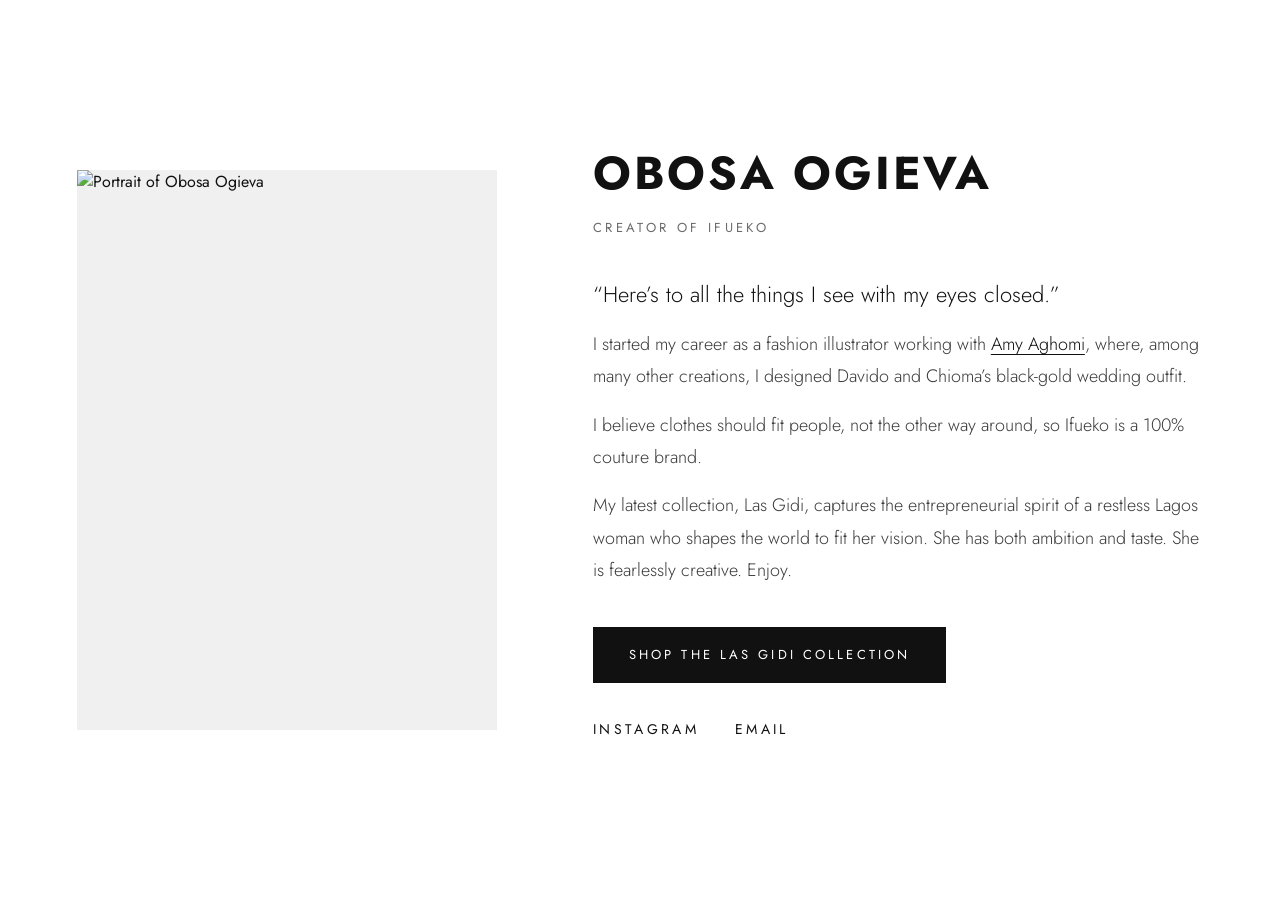
==== artist.html @ f0af97ba "Initial commit Co-Authored-By: Claude Sonnet 5.5 <noreply@anthropic.com>" ====
<!doctype html>
<html lang="en">

<head>
  <meta charset="utf-8">
  <meta name="viewport" content="width=device-width, initial-scale=1">
  <title>Obosa Ogieva — Ifueko</title>
  <meta name="description" content="Obosa Ogieva is the creator of Ifueko, a 100% couture brand. Her latest collection is Las Gidi.">

  <link rel="preconnect" href="https://fonts.googleapis.com">
  <link rel="preconnect" href="https://fonts.gstatic.com" crossorigin>
  <link href="https://fonts.googleapis.com/css2?family=Syncopate:wght@700&family=Jost:wght@300;400&display=swap" rel="stylesheet">
  <link rel="stylesheet" href="styles.css">
</head>

<body class="theme-light">
  <main class="artist">
    <img
      class="artist__portrait"
      src="images/obosa.jpg"
      alt="Portrait of Obosa Ogieva">

    <div class="artist__content">
      <h1 class="artist__name">OBOSA OGIEVA</h1>
      <p class="artist__role">Creator of Ifueko</p>

      <p class="artist__quote">“Here’s to all the things I see with my eyes closed.”</p>

      <p class="artist__bio">I started my career as a fashion illustrator working with <a href="#">Amy Aghomi</a>, where, among many other creations, I designed Davido and Chioma’s black-gold wedding outfit.</p>
      <p class="artist__bio">I believe clothes should fit people, not the other way around, so Ifueko is a 100% couture brand.</p>
      <p class="artist__bio">My latest collection, Las Gidi, captures the entrepreneurial spirit of a restless Lagos woman who shapes the world to fit her vision. She has both ambition and taste. She is fearlessly creative. Enjoy.</p>

      <a class="button artist__cta" href="collection.html">Shop the Las Gidi Collection</a>

      <nav class="artist__links" aria-label="Find Obosa elsewhere">
        <a class="caps-link" href="https://www.instagram.com/artobosa/">Instagram</a>
        <a class="caps-link" href="mailto:phyktion100@gmail.com">Email</a>
      </nav>
    </div>
  </main>
</body>
</html>
---- styles.css ----
/* ==========================================================================
   Ifueko — shared styles
   ========================================================================== */

:root {
  --black: #000000;
  --ink: #111111;
  --white: #ffffff;
  --off-white: #f5f5f5;
  --grey-text: #6b6b6b;
  --body-text: #3a3a3a;
  --placeholder: #f0f0f0;
  --placeholder-dark: #1a1a1a;
  --line: #e5e5e5;

  --font-display: 'Syncopate', 'Jost', sans-serif;
  --font-body: 'Jost', system-ui, sans-serif;

  --gutter: clamp(24px, 4vw, 64px);
}

*, *::before, *::after { box-sizing: border-box; }

html, body { margin: 0; }

body {
  font-family: var(--font-body);
  -webkit-font-smoothing: antialiased;
}

img {
  display: block;
  max-width: 100%;
}

/* Make sure anything marked hidden stays hidden, even flex/grid boxes */
[hidden] { display: none !important; }

/* Page themes */
.theme-dark  { background: var(--black); color: var(--off-white); }
.theme-light { background: var(--white); color: var(--ink); }


/* ==========================================================================
   Shared pieces
   ========================================================================== */

/* Hidden on screen but still read by screen readers */
.visually-hidden {
  position: absolute;
  width: 1px;
  height: 1px;
  margin: -1px;
  padding: 0;
  overflow: hidden;
  clip: rect(0 0 0 0);
  white-space: nowrap;
  border: 0;
}

/* Small uppercase text links (INSTAGRAM, MEET THE ARTIST, ...)
   Works on <a> and <button> */
.caps-link {
  display: inline-flex;
  align-items: center;
  min-height: 44px;
  padding: 0;
  background: none;
  border: 0;
  cursor: pointer;
  color: inherit;
  text-decoration: none;
  font-family: var(--font-body);
  font-size: 14px;
  letter-spacing: 0.24em;
  text-transform: uppercase;
}

.caps-link:hover,
.caps-link:focus-visible {
  text-decoration: underline;
  text-underline-offset: 6px;
  text-decoration-thickness: 1px;
}

.caps-link:focus-visible {
  outline: 1px solid currentColor;
  outline-offset: 4px;
}

/* Solid black button */
.button {
  display: inline-flex;
  align-items: center;
  justify-content: center;
  min-height: 56px;
  padding: 0 36px;
  background: var(--ink);
  color: var(--white);
  text-decoration: none;
  text-align: center;
  font-family: var(--font-body);
  font-size: 13px;
  letter-spacing: 0.24em;
  text-transform: uppercase;
  border: 0;
  cursor: pointer;
  transition: background-color 0.2s ease;
}

.button:hover { background: #333333; }

.button:focus-visible {
  outline: 2px solid var(--ink);
  outline-offset: 3px;
}

/* Site header (collection and dress pages) */
.site-header {
  padding: 28px var(--gutter);
  display: flex;
  flex-wrap: wrap;
  justify-content: space-between;
  align-items: center;
  gap: 12px 32px;
}

.site-header__wordmark {
  display: inline-flex;
  align-items: center;
  min-height: 44px;
  color: inherit;
  text-decoration: none;
  font-family: var(--font-display);
  font-weight: 700;
  font-size: 22px;
  letter-spacing: 0.08em;
}

.site-nav {
  display: flex;
  flex-wrap: wrap;
  align-items: center;
  gap: 4px 36px;
}

.site-nav .caps-link { font-size: 13px; }

/* Underline the link for the page you're on */
.caps-link[aria-current="page"] {
  text-decoration: underline;
  text-underline-offset: 6px;
  text-decoration-thickness: 1px;
}

/* Site footer (collection and dress pages) */
.site-footer {
  padding: 24px var(--gutter) 36px;
  border-top: 1px solid var(--line);
  display: flex;
  flex-wrap: wrap;
  justify-content: space-between;
  align-items: center;
  gap: 8px 32px;
  font-size: 12px;
  letter-spacing: 0.22em;
  text-transform: uppercase;
  color: var(--grey-text);
}

.site-footer__links {
  display: flex;
  flex-wrap: wrap;
  align-items: center;
  gap: 4px 32px;
}

.site-footer .caps-link {
  font-size: 12px;
  letter-spacing: 0.22em;
  color: var(--ink);
}


/* ==========================================================================
   Landing page (index.html)
   ========================================================================== */

.hero {
  position: relative;
  height: 100vh;
  height: 100svh;            /* accounts for mobile browser bars */
  min-height: 560px;
  overflow: hidden;
}

.hero__image {
  position: absolute;
  inset: 0;
  width: 100%;
  height: 100%;
  object-fit: cover;
  object-position: center;
  background: var(--placeholder-dark);   /* shows while the photo loads */
}

/* Soft shade along the bottom so the white text stays readable */
.hero::after {
  content: "";
  position: absolute;
  left: 0;
  right: 0;
  bottom: 0;
  height: 280px;
  background: linear-gradient(to top, rgba(0, 0, 0, 0.55), rgba(0, 0, 0, 0));
  pointer-events: none;
}

/* Wordmark bottom-left, links bottom-right */
.hero__footer {
  position: absolute;
  left: 0;
  right: 0;
  bottom: 0;
  z-index: 1;
  display: flex;
  flex-wrap: wrap;
  justify-content: space-between;
  align-items: flex-end;
  gap: 24px;
  padding: 0 var(--gutter) 40px;
}

.hero__wordmark {
  margin: 0 0 12px;
  font-family: var(--font-display);
  font-weight: 700;
  font-size: clamp(26px, 3vw, 46px);
  line-height: 1;
  letter-spacing: 0.08em;
}

.hero__nav {
  margin-left: auto;
  display: flex;
  flex-direction: column;
  align-items: flex-end;
}


/* ==========================================================================
   Artist page (artist.html)
   ========================================================================== */

.artist {
  min-height: 100vh;
  min-height: 100svh;
  padding: 80px clamp(24px, 6vw, 120px);
  display: flex;
  flex-wrap: wrap;
  align-items: center;
  justify-content: center;
  gap: 56px 96px;
}

.artist__portrait {
  flex: 0 1 420px;
  min-width: 0;
  height: auto;
  aspect-ratio: 3 / 4;
  object-fit: cover;
  background: var(--placeholder);        /* shows while the photo loads */
}

.artist__content {
  flex: 1 1 440px;
  min-width: 0;
  max-width: 640px;
  display: flex;
  flex-direction: column;
  align-items: flex-start;
}

.artist__name {
  margin: 0;
  font-family: var(--font-display);
  font-weight: 700;
  font-size: clamp(26px, 3.6vw, 52px);
  line-height: 1.05;
  letter-spacing: 0.06em;
  white-space: nowrap;
}

.artist__role {
  margin: 20px 0 0;
  font-size: 13px;
  letter-spacing: 0.26em;
  text-transform: uppercase;
  color: var(--grey-text);
}

.artist__quote {
  margin: 40px 0 0;
  font-size: 22px;
  font-weight: 300;
  line-height: 1.6;
}

.artist__bio {
  margin: 16px 0 0;
  font-size: 18px;
  font-weight: 300;
  line-height: 1.8;
  color: var(--body-text);
}

.artist__bio a {
  color: var(--ink);
  text-decoration: underline;
  text-underline-offset: 4px;
  text-decoration-thickness: 1px;
}

.artist__cta {
  margin-top: 40px;
}

.artist__links {
  margin-top: 24px;
  display: flex;
  flex-wrap: wrap;
  align-items: center;
  gap: 4px 36px;
}


/* ==========================================================================
   Collection page (collection.html)
   ========================================================================== */

.collection-intro {
  padding: 56px var(--gutter) 36px;
  display: flex;
  flex-wrap: wrap;
  justify-content: space-between;
  align-items: flex-end;
  gap: 16px 32px;
}

.page-title {
  margin: 0;
  font-family: var(--font-display);
  font-weight: 400;
  font-size: clamp(26px, 3vw, 44px);
  line-height: 1.1;
  letter-spacing: 0.06em;
}

.meta-caps {
  margin: 0;
  font-size: 13px;
  letter-spacing: 0.24em;
  text-transform: uppercase;
  color: var(--grey-text);
}

/* Three across on a laptop, one per row on a phone */
.look-grid {
  list-style: none;
  margin: 0;
  padding: 0 var(--gutter) 96px;
  display: grid;
  grid-template-columns: repeat(auto-fill, minmax(min(100%, 380px), 1fr));
  gap: 48px 12px;
}

.look-card {
  display: flex;
  flex-direction: column;
  gap: 14px;
  color: inherit;
  text-decoration: none;
}

.look-card__image {
  width: 100%;
  height: auto;
  aspect-ratio: 3 / 4;
  object-fit: cover;
  background: var(--placeholder);        /* shows while the photo loads */
  transition: opacity 0.3s ease;
}

.look-card:hover .look-card__image { opacity: 0.88; }

.look-card:focus-visible {
  outline: 2px solid var(--ink);
  outline-offset: 4px;
}

.look-card__caption {
  display: flex;
  justify-content: space-between;
  align-items: baseline;
  gap: 12px;
  font-size: 13px;
  letter-spacing: 0.22em;
  text-transform: uppercase;
}

.look-card__price { color: var(--grey-text); }


/* ==========================================================================
   Look page (look-01.html, look-02.html, ...)
   ========================================================================== */

.back-row {
  padding: 8px var(--gutter) 20px;
}

.back-link {
  gap: 10px;
  font-size: 12px;
  letter-spacing: 0.22em;
  color: var(--grey-text);
}

.look {
  padding: 0 var(--gutter) 112px;
  display: flex;
  flex-wrap: wrap;
  align-items: flex-start;
  gap: 48px 80px;
}

/* Gallery: thumbnails on the left, large image on the right */
.gallery {
  flex: 1 1 520px;
  min-width: 0;
  display: flex;
  align-items: flex-start;
  gap: 12px;
}

.gallery__thumbs {
  flex: 0 0 clamp(56px, 7vw, 96px);
  display: flex;
  flex-direction: column;
  gap: 12px;
}

.gallery__thumb {
  display: block;
  width: 100%;
  aspect-ratio: 3 / 4;
  padding: 0;
  border: 0;
  background: var(--placeholder);
  cursor: pointer;
  box-shadow: 0 0 0 2px var(--white), 0 0 0 3px transparent;
  transition: box-shadow 0.2s ease;
}

.gallery__thumb img {
  width: 100%;
  height: 100%;
  object-fit: cover;
}

.gallery__thumb[aria-pressed="true"] {
  box-shadow: 0 0 0 2px var(--white), 0 0 0 3px var(--ink);
}

.gallery__thumb:focus-visible {
  outline: 2px solid var(--ink);
  outline-offset: 4px;
}

.gallery__main {
  flex: 1 1 0;
  min-width: 0;
  width: 100%;
  height: auto;
  aspect-ratio: 3 / 4;
  object-fit: cover;
  background: var(--placeholder);        /* shows while the photo loads */
}

/* Details on the right */
.look__info {
  flex: 1 1 360px;
  min-width: 0;
  max-width: 520px;
  padding-top: 8px;
  display: flex;
  flex-direction: column;
  gap: 32px;
}

.look__heading {
  display: flex;
  flex-direction: column;
  gap: 16px;
}

.look__title {
  margin: 0;
  font-family: var(--font-display);
  font-weight: 400;
  font-size: clamp(28px, 2.8vw, 40px);
  line-height: 1.1;
  letter-spacing: 0.06em;
  text-transform: uppercase;
}

.look__price {
  margin: 0;
  font-size: 16px;
  letter-spacing: 0.16em;
  text-transform: uppercase;
}

.look__description {
  margin: 0;
  font-size: 17px;
  font-weight: 300;
  line-height: 1.75;
  color: var(--body-text);
}

.look__note {
  border-top: 1px solid var(--line);
  padding-top: 24px;
  display: flex;
  flex-direction: column;
  gap: 8px;
}

.look__note-title {
  margin: 0;
  font-size: 12px;
  letter-spacing: 0.24em;
  text-transform: uppercase;
}

.look__note-text {
  margin: 0;
  font-size: 16px;
  font-weight: 300;
  line-height: 1.7;
  color: var(--body-text);
}

.look__order {
  width: 100%;
  min-height: 58px;
  letter-spacing: 0.26em;
}

/* Shown when look.html?id=... doesn't match a look */
.look-missing {
  padding: 40px var(--gutter) 120px;
  display: flex;
  flex-direction: column;
  align-items: flex-start;
  gap: 20px;
}

/* "More from Las Gidi" */
.more {
  padding: 0 var(--gutter) 104px;
}

.more__header {
  margin-bottom: 32px;
  padding-top: 48px;
  border-top: 1px solid var(--line);
  display: flex;
  flex-wrap: wrap;
  justify-content: space-between;
  align-items: flex-end;
  gap: 16px 32px;
}

.section-title {
  margin: 0;
  font-family: var(--font-display);
  font-weight: 400;
  font-size: clamp(18px, 1.8vw, 24px);
  letter-spacing: 0.06em;
}

.more .look-grid { padding: 0; }

.caps-link--small {
  font-size: 12px;
  letter-spacing: 0.22em;
}
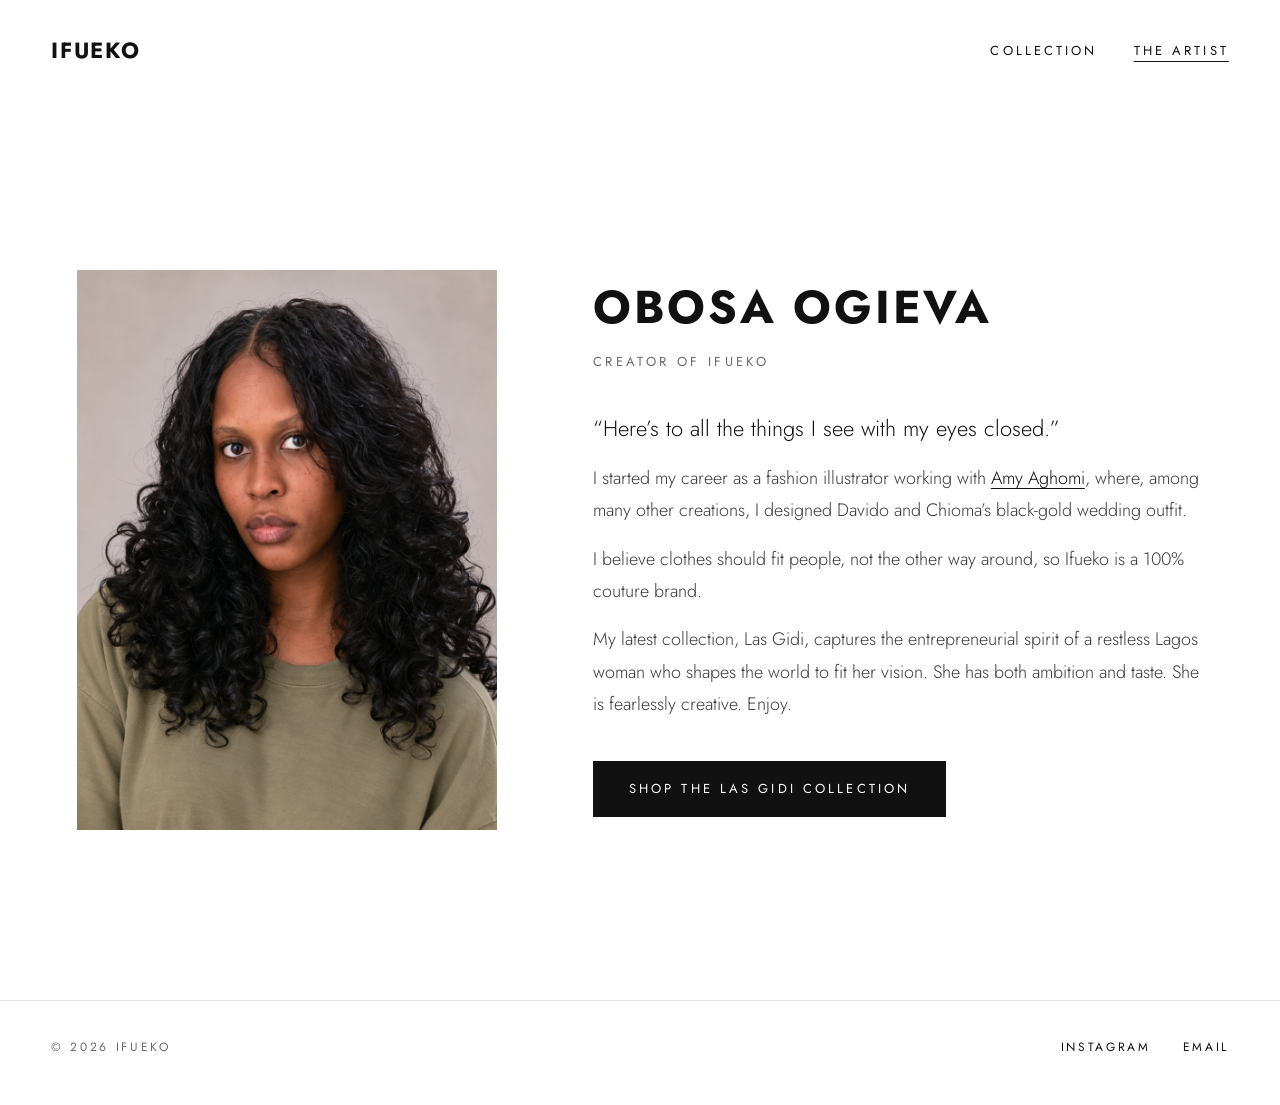
==== commit 91ed8970: "first commit - skeleton" ====
--- a/artist.html
+++ b/artist.html
@@ -14,6 +14,15 @@
 </head>
 
 <body class="theme-light">
+  <header class="site-header">
+    <a class="site-header__wordmark" href="index.html">IFUEKO</a>
+
+    <nav class="site-nav" aria-label="Main">
+      <a class="caps-link" href="collection.html">Collection</a>
+      <a class="caps-link" href="artist.html" aria-current="page">The Artist</a>
+    </nav>
+  </header>
+
   <main class="artist">
     <img
       class="artist__portrait"
@@ -31,12 +40,15 @@
       <p class="artist__bio">My latest collection, Las Gidi, captures the entrepreneurial spirit of a restless Lagos woman who shapes the world to fit her vision. She has both ambition and taste. She is fearlessly creative. Enjoy.</p>
 
       <a class="button artist__cta" href="collection.html">Shop the Las Gidi Collection</a>
-
-      <nav class="artist__links" aria-label="Find Obosa elsewhere">
-        <a class="caps-link" href="https://www.instagram.com/artobosa/">Instagram</a>
-        <a class="caps-link" href="mailto:phyktion100@gmail.com">Email</a>
-      </nav>
     </div>
   </main>
+
+  <footer class="site-footer">
+    <span>© 2026 Ifueko</span>
+    <div class="site-footer__links">
+      <a class="caps-link" href="https://www.instagram.com/artobosa/">Instagram</a>
+      <a class="caps-link" href="mailto:">Email</a>
+    </div>
+  </footer>
 </body>
 </html>
--- a/styles.css
+++ b/styles.css
@@ -1,5 +1,5 @@
 /* ==========================================================================
-   Ifueko — shared styles
+   shared site design
    ========================================================================== */
 
 :root {
@@ -33,7 +33,7 @@
   max-width: 100%;
 }
 
-/* Make sure anything marked hidden stays hidden, even flex/grid boxes */
+/* Hide the hidden */
 [hidden] { display: none !important; }
 
 /* Page themes */
@@ -126,6 +126,7 @@
 }
 
 .site-header__wordmark {
+  margin: 0;
   display: inline-flex;
   align-items: center;
   min-height: 44px;
@@ -200,51 +201,30 @@
   width: 100%;
   height: 100%;
   object-fit: cover;
-  object-position: center;
+  object-position: 75% 40%;   /* keeps the dress in frame when the photo is cropped */
   background: var(--placeholder-dark);   /* shows while the photo loads */
 }
 
-/* Soft shade along the bottom so the white text stays readable */
+/* Soft shade along the top so the white header text stays readable */
 .hero::after {
   content: "";
   position: absolute;
   left: 0;
   right: 0;
-  bottom: 0;
-  height: 280px;
-  background: linear-gradient(to top, rgba(0, 0, 0, 0.55), rgba(0, 0, 0, 0));
+  top: 0;
+  height: 200px;
+  background: linear-gradient(to bottom, rgba(0, 0, 0, 0.5), rgba(0, 0, 0, 0));
   pointer-events: none;
 }
 
-/* Wordmark bottom-left, links bottom-right */
-.hero__footer {
+/* The normal site header, laid over the top of the photo in white */
+.site-header--overlay {
   position: absolute;
+  top: 0;
   left: 0;
   right: 0;
-  bottom: 0;
   z-index: 1;
-  display: flex;
-  flex-wrap: wrap;
-  justify-content: space-between;
-  align-items: flex-end;
-  gap: 24px;
-  padding: 0 var(--gutter) 40px;
-}
-
-.hero__wordmark {
-  margin: 0 0 12px;
-  font-family: var(--font-display);
-  font-weight: 700;
-  font-size: clamp(26px, 3vw, 46px);
-  line-height: 1;
-  letter-spacing: 0.08em;
-}
-
-.hero__nav {
-  margin-left: auto;
-  display: flex;
-  flex-direction: column;
-  align-items: flex-end;
+  color: var(--white);
 }
 
 
